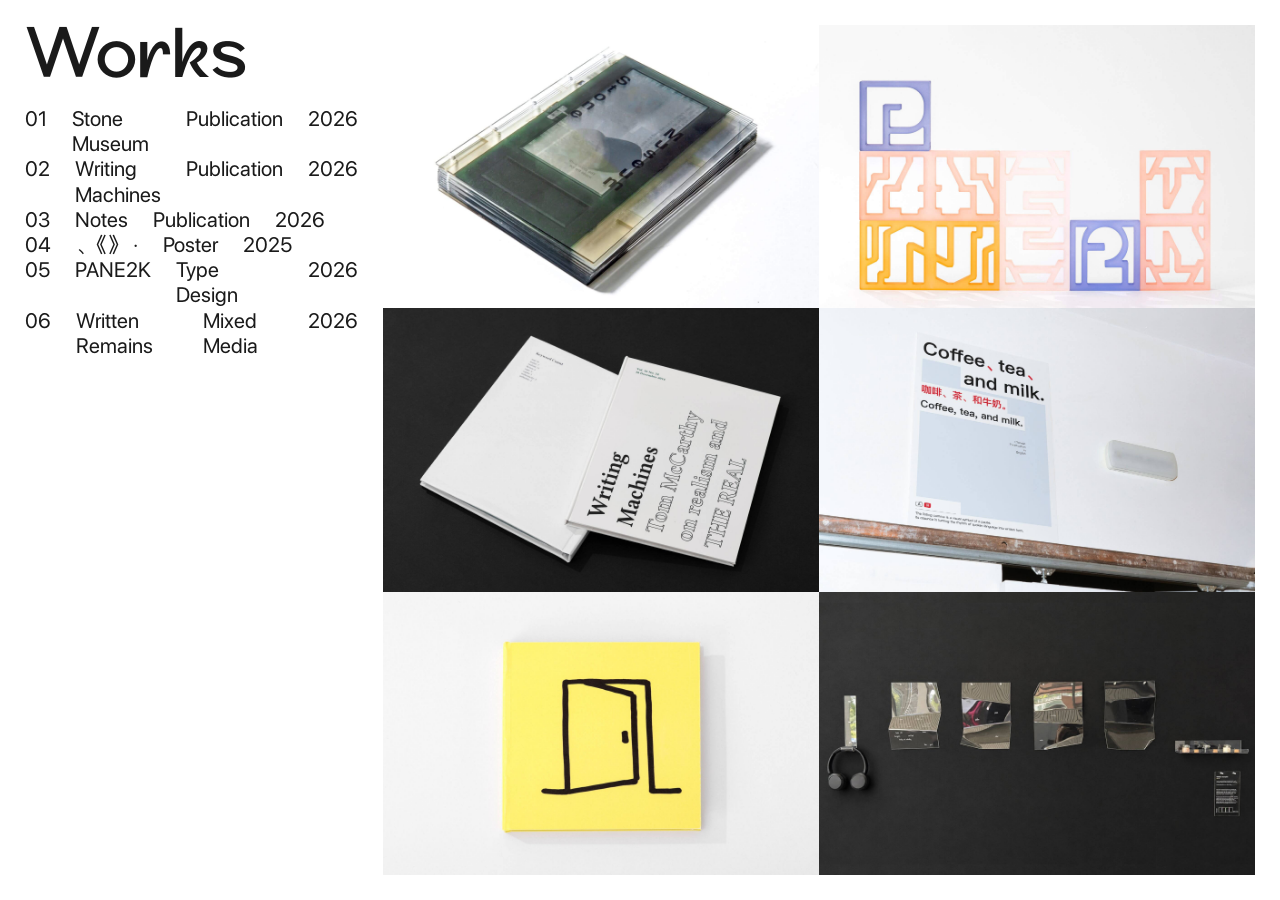
==== works.html @ 39dee66b "init" ====
<!DOCTYPE html>
<html lang="en">

<head>
  <meta charset="UTF-8">
  <meta name="viewport" content="width=device-width, initial-scale=1.0">
  <title>Xinyue Wan - Works</title>
  <link rel="stylesheet" href="styles/style.css">
  <link rel="stylesheet" href="styles/works.css">
</head>

<body>
  <div class="work-page">
    <div style="flex: 1">
      <div class="name name-works">Works</div>
      <div class="work-list">
        <a class="work-item" data-work="stone-museum" href="works-item.html?id=stone-museum">
          <div>01</div>
          <div>Stone Museum</div>
          <div>Publication</div>
          <div>2026</div>
        </a>
        <a class="work-item" data-work="writing-machines" href="works-item.html?id=writing-machines">
          <div>02</div>
          <div>Writing Machines</div>
          <div>Publication</div>
          <div>2026</div>
        </a>
        <a class="work-item" data-work="notes" href="works-item.html?id=notes">
          <div>03</div>
          <div>Notes</div>
          <div>Publication</div>
          <div>2026</div>
        </a>
        <a class="work-item" data-work="fuhao" href="works-item.html?id=fuhao">
          <div>04</div>
          <div>、《》&nbsp;·</div>
          <div>Poster</div>
          <div>2025</div>
        </a>
        <a class="work-item" data-work="pane2k" href="works-item.html?id=pane2k">
          <div>05</div>
          <div>PANE2K</div>
          <div>Type Design</div>
          <div>2026</div>
        </a>
        <a class="work-item" data-work="written-remains" href="works-item.html?id=written-remains">
          <div>06</div>
          <div>Written Remains</div>
          <div>Mixed Media</div>
          <div>2026</div>
        </a>
      </div>
    </div>
    <div class="work-cover-list">
      <img src="assets/images/stone_meseum/1-2.jpg" alt="" data-work="stone-museum">
      <img src="assets/images/PANE2K/5-2.jpg" alt="" data-work="pane2k">
      <img src="assets/images/Writing_Machines/2-2.jpg" alt="" data-work="writing-machines">
      <img src="assets/images/fuhao/4-1.jpg" alt="" data-work="fuhao">
      <img src="assets/images/notes/3-2.jpg" alt="" data-work="notes">
      <img src="assets/images/Written_Remains/6-2.jpg" alt="" data-work="written-remains">
    </div>
  </div>
</body>

</html>
---- styles/style.css ----
@font-face {
  font-family: "Gebuk";
  src: url("../assets/fonts/gebuk-regular.otf") format("opentype");
  font-display: swap;
}

@font-face {
  font-family: "PingFang SC";
  src: url("../assets/fonts/PingFang/PingFangSC-Regular.otf") format("opentype");
  font-display: swap;
}

@font-face {
  font-family: "SF Pro";
  src: url("../assets/fonts/SfproRegular.OTF") format("opentype");
  font-display: swap;
}

* {
  margin: 0;
  padding: 0;
  box-sizing: border-box;
}

a {
  color: rgb(26, 26, 26);
  text-decoration: none;
}

a:hover {
  color: rgb(179, 179, 179);
  cursor: pointer;
}

body {
  font-family: "SF Pro", "PingFang SC", sans-serif;
  font-size: 21px;
  line-height: 25.2px;
  color: rgb(26, 26, 26);
}

.container {
  height: 100vh;
  display: flex;
  flex-direction: column;
  align-items: flex-start;
  justify-content: space-between;
  padding: 25px;
}

header {
  display: flex;
  align-items: flex-start;
  width: 100%;
  font-family: "Gebuk";
}

.name {
  font-size: 110px;
  line-height: 0.7;
  width: 44%;
  font-family: "Gebuk";
}
---- styles/works.css ----
.work-page {
  display: flex;
  height: 100vh;
  padding: 25px;
}

.name-works {
  font-size: 80px;
}

.work-list {
  margin-top: 25px;
}

.work-item {
  display: flex;
}

.work-item:hover {
  color: rgb(179, 179, 179);
  cursor: pointer;
}

.work-item div {
  margin-right: 25px;
}

.work-cover-list {
  width: 950px;
  position: relative;
  overflow: hidden;
  font-size: 0;
}

.work-cover-list img {
  position: absolute;
  width: 50%;
  height: calc(100% / 3);
  object-fit: cover;
  z-index: 1;
  transition:
    top 0.55s cubic-bezier(0.22, 0.61, 0.36, 1),
    left 0.55s cubic-bezier(0.22, 0.61, 0.36, 1),
    width 0.55s cubic-bezier(0.22, 0.61, 0.36, 1),
    height 0.55s cubic-bezier(0.22, 0.61, 0.36, 1),
    transform 0.55s cubic-bezier(0.22, 0.61, 0.36, 1),
    opacity 0.25s ease;
}

.work-cover-list img:nth-child(1) {
  top: 0;
  left: 0;
}

.work-cover-list img:nth-child(2) {
  top: 0;
  left: 50%;
}

.work-cover-list img:nth-child(3) {
  top: calc(100% / 3);
  left: 0;
}

.work-cover-list img:nth-child(4) {
  top: calc(100% / 3);
  left: 50%;
}

.work-cover-list img:nth-child(5) {
  top: calc(100% * 2 / 3);
  left: 0;
}

.work-cover-list img:nth-child(6) {
  top: calc(100% * 2 / 3);
  left: 50%;
}

/* 悬浮作品时，其余图片淡出 */
.work-page:has(.work-item:hover) .work-cover-list img {
  opacity: 0;
}

/* 对应的图片放大铺满整个列表 */
.work-page:has(.work-item[data-work="stone-museum"]:hover) .work-cover-list img[data-work="stone-museum"],
.work-page:has(.work-item[data-work="writing-machines"]:hover) .work-cover-list img[data-work="writing-machines"],
.work-page:has(.work-item[data-work="notes"]:hover) .work-cover-list img[data-work="notes"],
.work-page:has(.work-item[data-work="fuhao"]:hover) .work-cover-list img[data-work="fuhao"],
.work-page:has(.work-item[data-work="pane2k"]:hover) .work-cover-list img[data-work="pane2k"],
.work-page:has(.work-item[data-work="written-remains"]:hover) .work-cover-list img[data-work="written-remains"] {
  /* top: 50%; */
  top: 0px;
  left: 0;
  width: 950px;
  height: auto;
  object-fit: contain;
  /* transform: translateY(-50%); */
  opacity: 1;
  z-index: 2;
}
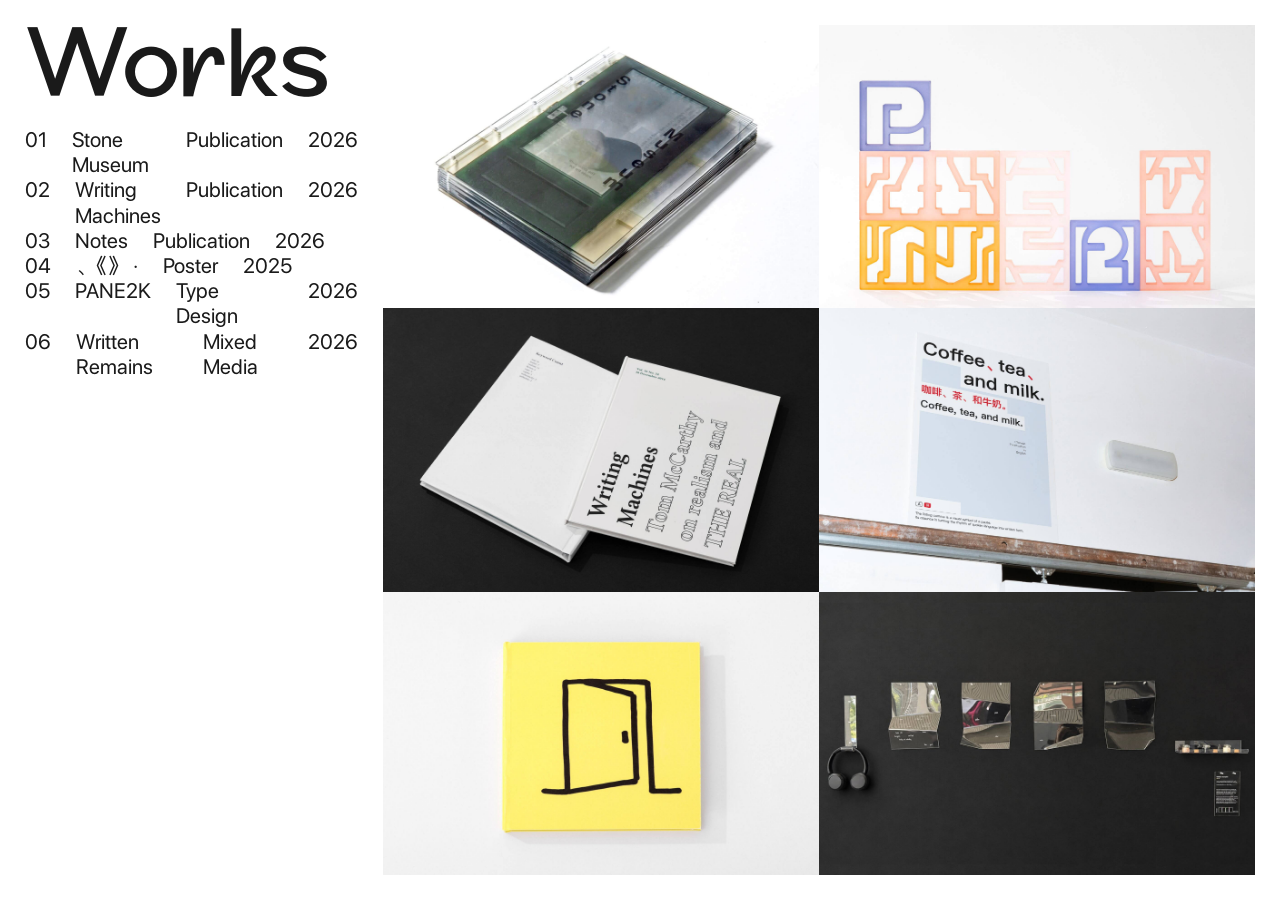
==== commit 0787e353: "fix bug" ====
--- a/works.html
+++ b/works.html
@@ -12,7 +12,7 @@
 <body>
   <div class="work-page">
     <div style="flex: 1">
-      <div class="name name-works">Works</div>
+      <div class="name">Works</div>
       <div class="work-list">
         <a class="work-item" data-work="stone-museum" href="works-item.html?id=stone-museum">
           <div>01</div>
--- a/styles/works.css
+++ b/styles/works.css
@@ -2,10 +2,6 @@
   display: flex;
   height: 100vh;
   padding: 25px;
-}
-
-.name-works {
-  font-size: 80px;
 }
 
 .work-list {
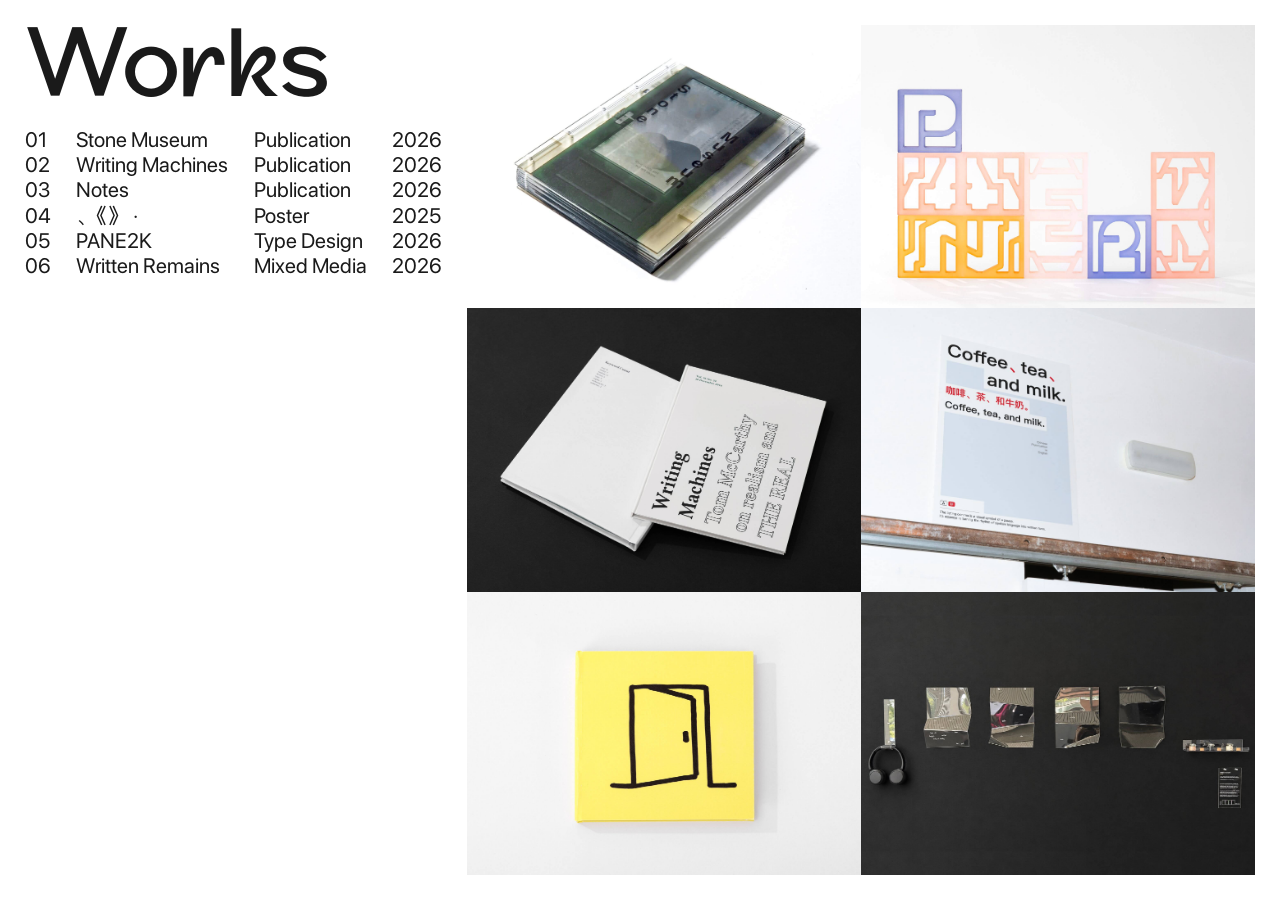
==== commit 897afe1a: "1" ====
--- a/works.html
+++ b/works.html
@@ -15,39 +15,39 @@
       <div class="name">Works</div>
       <div class="work-list">
         <a class="work-item" data-work="stone-museum" href="works-item.html?id=stone-museum">
-          <div>01</div>
-          <div>Stone Museum</div>
-          <div>Publication</div>
+          <div class="work-order">01</div>
+          <div class="work-name">Stone Museum</div>
+          <div class="work-type">Publication</div>
           <div>2026</div>
         </a>
         <a class="work-item" data-work="writing-machines" href="works-item.html?id=writing-machines">
-          <div>02</div>
-          <div>Writing Machines</div>
-          <div>Publication</div>
+          <div class="work-order">02</div>
+          <div class="work-name">Writing Machines</div>
+          <div class="work-type">Publication</div>
           <div>2026</div>
         </a>
         <a class="work-item" data-work="notes" href="works-item.html?id=notes">
-          <div>03</div>
-          <div>Notes</div>
-          <div>Publication</div>
+          <div class="work-order">03</div>
+          <div class="work-name">Notes</div>
+          <div class="work-type">Publication</div>
           <div>2026</div>
         </a>
         <a class="work-item" data-work="fuhao" href="works-item.html?id=fuhao">
-          <div>04</div>
-          <div>、《》&nbsp;·</div>
-          <div>Poster</div>
+          <div class="work-order">04</div>
+          <div class="work-name">、《》&nbsp;·</div>
+          <div class="work-type">Poster</div>
           <div>2025</div>
         </a>
         <a class="work-item" data-work="pane2k" href="works-item.html?id=pane2k">
-          <div>05</div>
-          <div>PANE2K</div>
-          <div>Type Design</div>
+          <div class="work-order">05</div>
+          <div class="work-name">PANE2K</div>
+          <div class="work-type">Type Design</div>
           <div>2026</div>
         </a>
         <a class="work-item" data-work="written-remains" href="works-item.html?id=written-remains">
-          <div>06</div>
-          <div>Written Remains</div>
-          <div>Mixed Media</div>
+          <div class="work-order">06</div>
+          <div class="work-name">Written Remains</div>
+          <div class="work-type">Mixed Media</div>
           <div>2026</div>
         </a>
       </div>
--- a/styles/works.css
+++ b/styles/works.css
@@ -19,6 +19,18 @@
 
 .work-item div {
   margin-right: 25px;
+}
+
+.work-order {
+  width: 26px;
+}
+
+.work-name {
+  width: 153px;
+}
+
+.work-type {
+  width: 113px;
 }
 
 .work-cover-list {
@@ -94,4 +106,4 @@
   /* transform: translateY(-50%); */
   opacity: 1;
   z-index: 2;
-}
+}
